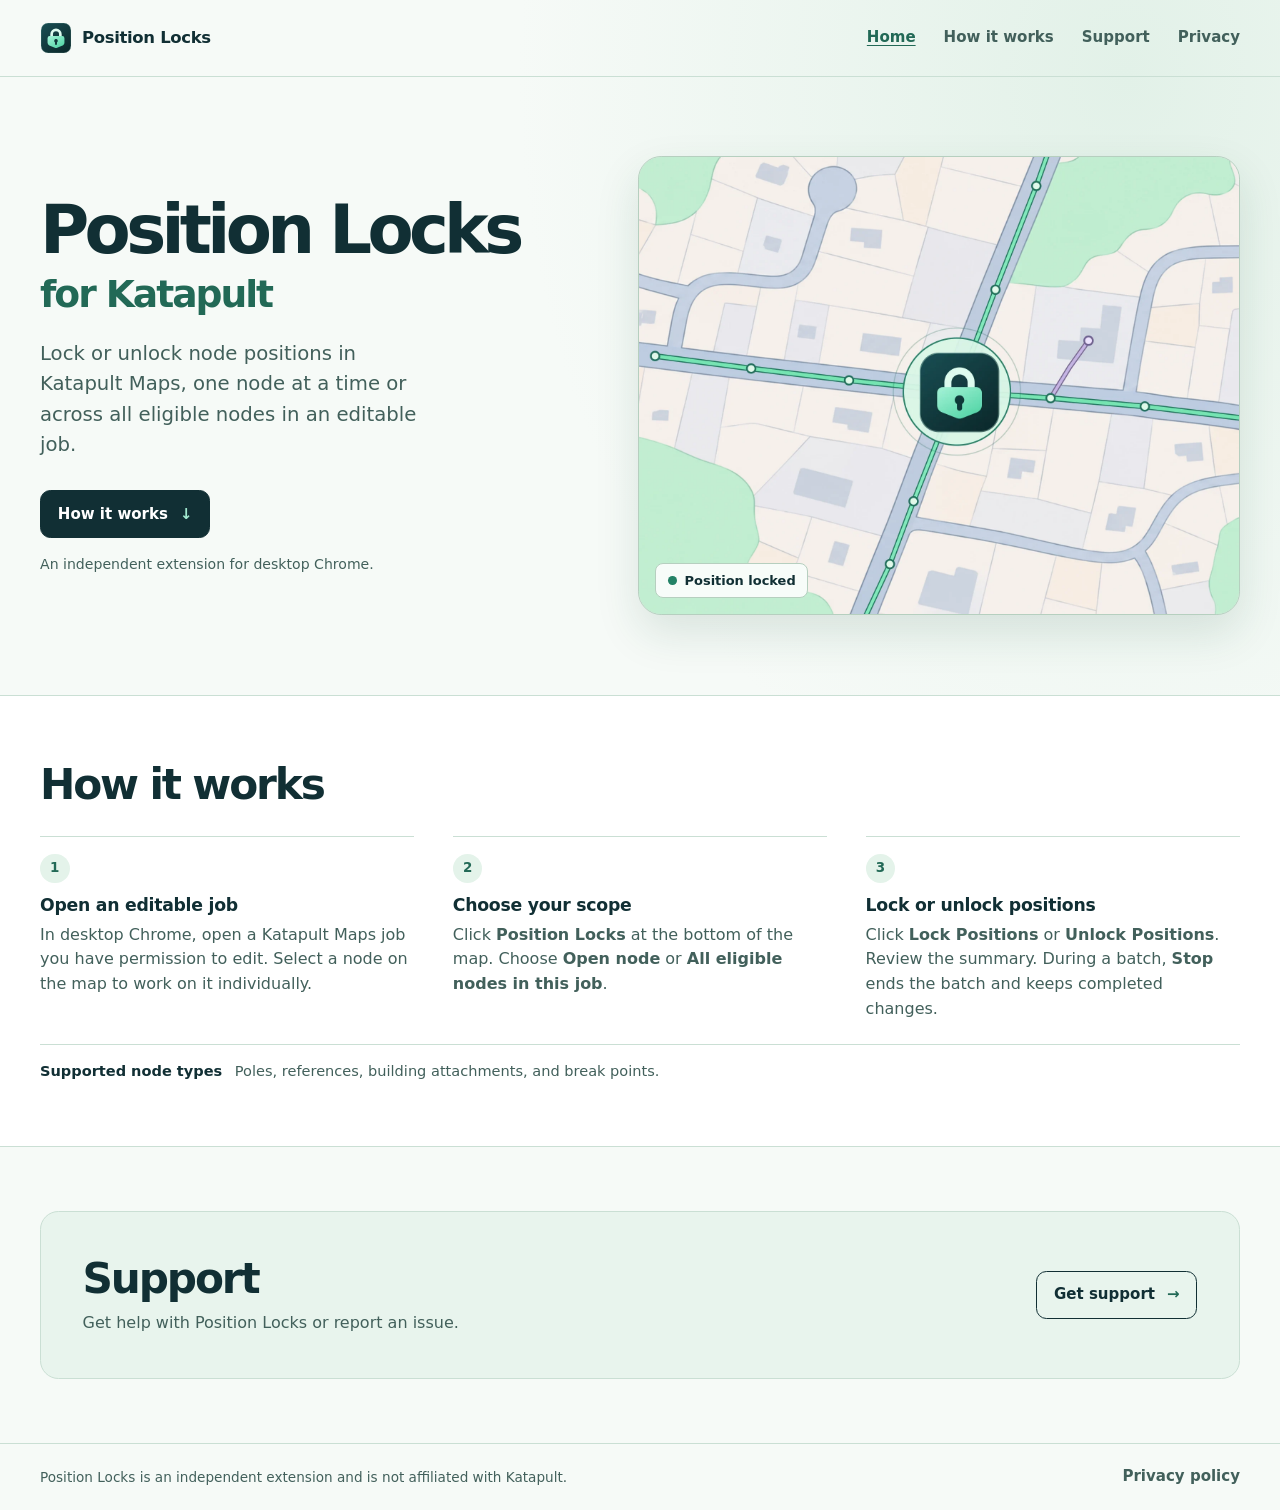
==== home.html @ fd4f3cb7 "Host the Position Locks homepage at the project root" ====
<!doctype html>
<html lang="en">
<head>
  <meta charset="utf-8">
  <meta name="viewport" content="width=device-width, initial-scale=1">
  <meta name="description" content="Lock or unlock node positions in Katapult Maps, individually or in batches, with the independent Position Locks Chrome extension.">
  <meta name="theme-color" content="#edf6f1">
  <meta property="og:url" content="https://azx-215.github.io/position-locks-offical/home">
  <meta property="og:title" content="Position Locks for Katapult">
  <meta property="og:description" content="Lock or unlock node positions in Katapult Maps, individually or in batches.">
  <meta property="og:image" content="https://azx-215.github.io/position-locks-offical/assets/position-locks-map.webp">
  <title>Home | Position Locks for Katapult</title>
  <link rel="canonical" href="https://azx-215.github.io/position-locks-offical/home">
  <link rel="icon" href="./assets/position-locks-mark.svg" type="image/svg+xml">
  <link rel="stylesheet" href="./assets/home.css">
</head>
<body>
  <a class="skip-link" href="#main">Skip to content</a>
  <header class="site-header">
    <div class="shell header-layout">
      <a class="brand" href="./home">
        <img src="./assets/position-locks-mark.svg" width="40" height="40" alt="">
        <span>Position Locks</span>
      </a>
      <nav class="site-nav" aria-label="Main navigation">
        <a href="./home" aria-current="page">Home</a>
        <a href="#how-it-works">How it works</a>
        <a href="https://azx-215.github.io/position-locks-support/support">Support</a>
        <a href="https://azx-215.github.io/position-locks-support/privacy">Privacy</a>
      </nav>
    </div>
  </header>

  <main id="main">
    <section class="shell hero" aria-labelledby="page-title">
      <div class="hero-content">
        <h1 id="page-title">Position Locks <span>for Katapult</span></h1>
        <p class="intro">Lock or unlock node positions in Katapult Maps, one node at a time or across all eligible nodes in an editable job.</p>
        <a class="button" href="#how-it-works">How it works <span aria-hidden="true">↓</span></a>
        <p class="hero-note">An independent extension for desktop Chrome.</p>
      </div>

      <figure class="map">
        <img src="./assets/position-locks-map.webp" width="1680" height="1280" fetchpriority="high"
          alt="Illustrated street map with a lock marking a node at the intersection of two utility routes.">
        <figcaption class="map-label"><i aria-hidden="true"></i> Position locked</figcaption>
      </figure>
    </section>

    <section class="workflow" id="how-it-works" aria-labelledby="workflow-title">
      <div class="shell">
        <h2 id="workflow-title">How it works</h2>
        <ol class="steps">
          <li>
            <span class="step-number" aria-hidden="true">1</span>
            <h3>Open an editable job</h3>
            <p>In desktop Chrome, open a Katapult Maps job you have permission to edit. Select a node on the map to work on it individually.</p>
          </li>
          <li>
            <span class="step-number" aria-hidden="true">2</span>
            <h3>Choose your scope</h3>
            <p>Click <strong>Position Locks</strong> at the bottom of the map. Choose <strong>Open node</strong> or <strong>All eligible nodes in this job</strong>.</p>
          </li>
          <li>
            <span class="step-number" aria-hidden="true">3</span>
            <h3>Lock or unlock positions</h3>
            <p>Click <strong>Lock Positions</strong> or <strong>Unlock Positions</strong>. Review the summary. During a batch, <strong>Stop</strong> ends the batch and keeps completed changes.</p>
          </li>
        </ol>
        <p class="scope"><strong>Supported node types</strong> Poles, references, building attachments, and break points.</p>
      </div>
    </section>

    <section class="shell support-section" id="support" aria-labelledby="support-title">
      <div class="support-panel">
        <div>
          <h2 id="support-title">Support</h2>
          <p>Get help with Position Locks or report an issue.</p>
        </div>
        <a class="button button-outline" href="https://azx-215.github.io/position-locks-support/support">Get support <span aria-hidden="true">→</span></a>
      </div>
    </section>
  </main>

  <footer class="site-footer">
    <div class="shell footer-layout">
      <small>Position Locks is an independent extension and is not affiliated with Katapult.</small>
      <a href="https://azx-215.github.io/position-locks-support/privacy">Privacy policy</a>
    </div>
  </footer>
</body>
</html>
---- assets/home.css ----
:root {
  color-scheme: light;
  --ink: #112f34;
  --muted: #42605b;
  --accent: #226956;
  --line: #cadfd4;
  --paper: #f6faf7;
  --white: #fff;
  font-family: system-ui, -apple-system, BlinkMacSystemFont, "Segoe UI", sans-serif;
  font-synthesis: none;
  line-height: 1.55;
  color: var(--ink);
  background: var(--paper);
}

*, *::before, *::after { box-sizing: border-box; }
body {
  margin: 0;
  background: radial-gradient(ellipse at 88% 5%, #e2f1e8, transparent 38rem);
}
a { color: inherit; }
a:focus-visible {
  outline: 3px solid #30725d;
  outline-offset: 4px;
}
img { display: block; max-width: 100%; }
h1, h2, h3, p, figure { margin: 0; }
.shell { width: min(100% - 5rem, 75rem); margin-inline: auto; }
.skip-link {
  position: absolute;
  z-index: 2;
  top: .75rem;
  left: 1rem;
  transform: translateY(-180%);
  padding: .6rem 1rem;
  border-radius: .5rem;
  background: var(--white);
  color: var(--accent);
}
.skip-link:focus { transform: translateY(0); }

.site-header { border-bottom: 1px solid var(--line); }
.header-layout, .footer-layout {
  display: flex;
  justify-content: space-between;
  align-items: center;
  gap: 1rem;
}
.header-layout { min-height: 4.75rem; }
.brand {
  display: inline-flex;
  align-items: center;
  gap: .375rem;
  margin-left: -.25rem;
  font-size: 1.03rem;
  font-weight: 780;
  letter-spacing: -.02em;
  white-space: nowrap;
  text-decoration: none;
}
.site-nav { display: flex; flex-wrap: wrap; gap: .4rem 1.75rem; }
.site-nav a, .site-footer a {
  color: var(--muted);
  font-size: .94rem;
  font-weight: 650;
  text-decoration: none;
}
.site-nav a[aria-current="page"], .site-nav a:hover, .site-footer a:hover {
  color: var(--accent);
  text-decoration: underline;
  text-underline-offset: .23em;
}

.hero {
  display: grid;
  grid-template-columns: minmax(0, .95fr) minmax(0, 1.05fr);
  gap: clamp(1.75rem, 4.2vw, 4.125rem);
  align-items: center;
  padding-block: clamp(3rem, 6.2vw, 6rem);
}
.hero h1 {
  font-size: clamp(2.7rem, 5.25vw, 4.65rem);
  font-weight: 800;
  line-height: 1.04;
  letter-spacing: -.069em;
}
.hero h1 span {
  display: block;
  margin-top: .26em;
  color: var(--accent);
  font-size: .56em;
  font-weight: 660;
  letter-spacing: -.054em;
}
.intro {
  max-width: 32ch;
  margin-block: 1.5rem 1.85rem;
  color: var(--muted);
  font-size: clamp(1.03rem, 1.57vw, 1.23rem);
}
.button {
  display: inline-flex;
  align-items: center;
  justify-content: center;
  gap: .75rem;
  min-height: 3rem;
  padding: .65rem 1.05rem;
  border: 1px solid var(--ink);
  border-radius: .65rem;
  background: var(--ink);
  color: var(--white);
  font-size: .94rem;
  font-weight: 720;
  text-decoration: none;
  white-space: nowrap;
}
.button:hover { background: #1f554e; border-color: #1f554e; }
.button span { color: #a2ead0; line-height: 1; }
.hero-note {
  margin-top: 1rem;
  color: var(--muted);
  font-size: .88rem;
}

.map {
  position: relative;
  isolation: isolate;
  overflow: hidden;
  border: 1px solid #b6cfbf;
  border-radius: 1.45rem;
  box-shadow: 0 1.15rem 2.7rem #1b4d3920;
  background: #dbece2;
}
.map img { width: 100%; height: auto; }
.map-label {
  position: absolute;
  bottom: 1rem;
  left: 1rem;
  display: flex;
  align-items: center;
  gap: .5rem;
  padding: .42rem .72rem;
  border: 1px solid #b6cfbf;
  border-radius: .5rem;
  background: #f7fcf9;
  font-size: .81rem;
  font-weight: 680;
}
.map-label i { width: .55rem; height: .55rem; border-radius: 50%; background: #238266; }

.workflow {
  background: var(--white);
  border-block: 1px solid var(--line);
  padding-block: clamp(2.45rem, 5vw, 4.75rem);
}
h2 {
  font-size: clamp(1.8rem, 3.3vw, 2.65rem);
  line-height: 1.18;
  letter-spacing: -.051em;
}
.steps {
  display: grid;
  grid-template-columns: repeat(3, minmax(0, 1fr));
  gap: clamp(1.3rem, 3vw, 2.5rem);
  list-style: none;
  margin: 1.65rem 0 1.4rem;
  padding: 0;
}
.steps li {
  border-top: 1px solid var(--line);
  padding-top: 1.05rem;
}
.step-number {
  display: inline-grid;
  place-items: center;
  width: 1.85rem;
  height: 1.85rem;
  margin-bottom: .65rem;
  border-radius: 50%;
  background: #e4f3ea;
  color: var(--accent);
  font-size: .84rem;
  font-weight: 780;
}
h3 { margin-bottom: .4rem; font-size: 1.08rem; letter-spacing: -.015em; line-height: 1.3; }
.steps p, .support-panel p { color: var(--muted); }
.scope {
  padding-top: .9rem;
  border-top: 1px solid var(--line);
  color: var(--muted);
  font-size: .91rem;
}
.scope strong { display: inline-block; margin-right: .5rem; color: var(--ink); }

.support-section { padding-block: clamp(2.4rem, 5vw, 4.25rem); }
.support-page {
  max-width: 62rem;
  padding-block: clamp(2.85rem, 6vw, 5.5rem);
}
.support-page-intro h1 {
  font-size: clamp(2.8rem, 6vw, 4.35rem);
  font-weight: 800;
  line-height: 1.1;
  letter-spacing: -.065em;
}
.support-page-intro .intro {
  max-width: none;
  margin-block: .7rem 1.8rem;
}
.report-details {
  margin: .65rem 0 .9rem;
  padding-left: 1.3rem;
  color: var(--muted);
}
.support-panel {
  display: flex;
  justify-content: space-between;
  align-items: center;
  gap: 1.4rem 2.4rem;
  padding: clamp(1.3rem, 3.3vw, 2.6rem);
  background: #e8f4ed;
  border: 1px solid var(--line);
  border-radius: 1.15rem;
}
.support-panel h2 { margin-bottom: .5rem; }
.support-panel p { max-width: 60ch; }
.button-outline { background: transparent; color: var(--ink); }
.button-outline span { color: var(--accent); }
.button-outline:hover { background: var(--ink); color: var(--white); }
.button-outline:hover span { color: #a2ead0; }
.site-footer { border-top: 1px solid var(--line); padding-block: 1.35rem; }
.site-footer small { color: var(--muted); font-size: .85rem; }
.site-footer a { white-space: nowrap; }

@media (max-width: 56rem) {
  .shell { width: min(100% - 3rem, 75rem); }
  .hero { column-gap: 1.5rem; }
}

@media (max-width: 46rem) {
  .hero { grid-template-columns: 1fr; padding-block: 2.5rem 2.75rem; row-gap: 1.75rem; }
  .hero h1 { font-size: clamp(2.95rem, 8.2vw, 4rem); }
  .intro { margin-block: 1.1rem 1.35rem; }
  .map { max-width: 38rem; }
  .map img { aspect-ratio: 1.52; object-fit: cover; }
  .steps { grid-template-columns: 1fr; gap: 1rem; }
  .support-panel { align-items: flex-start; flex-direction: column; }
}

@media (max-width: 28rem) {
  .shell { width: calc(100% - 2rem); }
  .header-layout { flex-wrap: wrap; gap: .1rem .8rem; padding-block: .55rem .75rem; }
  .site-nav { gap: .3rem 1.25rem; }
  .site-nav a { font-size: .9rem; }
  .footer-layout { align-items: flex-start; flex-direction: column; gap: .5rem; }
}
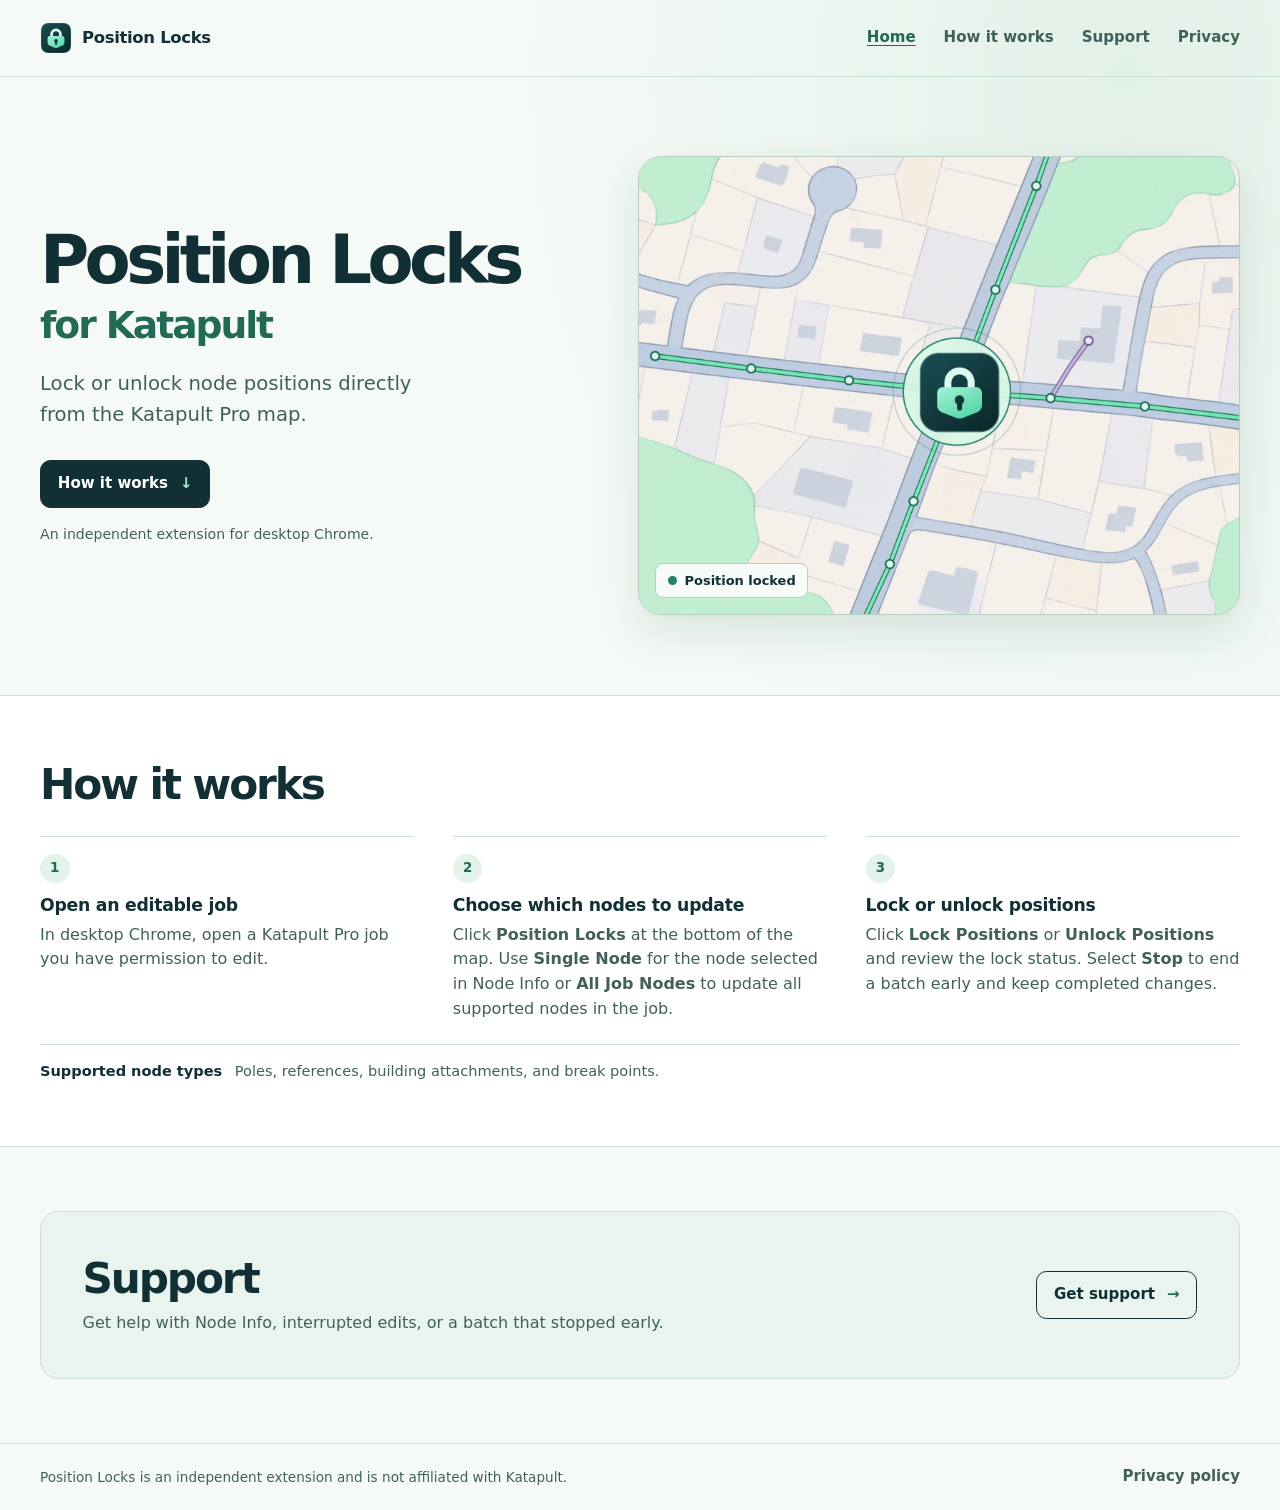
==== commit d4c70129: "Update the homepage for Single Node and All Job Nodes" ====
--- a/home.html
+++ b/home.html
@@ -3,11 +3,11 @@
 <head>
   <meta charset="utf-8">
   <meta name="viewport" content="width=device-width, initial-scale=1">
-  <meta name="description" content="Lock or unlock node positions in Katapult Maps, individually or in batches, with the independent Position Locks Chrome extension.">
+  <meta name="description" content="Lock or unlock node positions from the Katapult Pro map with the independent Position Locks Chrome extension.">
   <meta name="theme-color" content="#edf6f1">
   <meta property="og:url" content="https://azx-215.github.io/position-locks-offical/home">
   <meta property="og:title" content="Position Locks for Katapult">
-  <meta property="og:description" content="Lock or unlock node positions in Katapult Maps, individually or in batches.">
+  <meta property="og:description" content="Lock or unlock a single node or all supported nodes in a Katapult Pro job.">
   <meta property="og:image" content="https://azx-215.github.io/position-locks-offical/assets/position-locks-map.webp">
   <title>Home | Position Locks for Katapult</title>
   <link rel="canonical" href="https://azx-215.github.io/position-locks-offical/home">
@@ -35,7 +35,7 @@
     <section class="shell hero" aria-labelledby="page-title">
       <div class="hero-content">
         <h1 id="page-title">Position Locks <span>for Katapult</span></h1>
-        <p class="intro">Lock or unlock node positions in Katapult Maps, one node at a time or across all eligible nodes in an editable job.</p>
+        <p class="intro">Lock or unlock node positions directly from the Katapult Pro map.</p>
         <a class="button" href="#how-it-works">How it works <span aria-hidden="true">↓</span></a>
         <p class="hero-note">An independent extension for desktop Chrome.</p>
       </div>
@@ -54,17 +54,17 @@
           <li>
             <span class="step-number" aria-hidden="true">1</span>
             <h3>Open an editable job</h3>
-            <p>In desktop Chrome, open a Katapult Maps job you have permission to edit. Select a node on the map to work on it individually.</p>
+            <p>In desktop Chrome, open a Katapult Pro job you have permission to edit.</p>
           </li>
           <li>
             <span class="step-number" aria-hidden="true">2</span>
-            <h3>Choose your scope</h3>
-            <p>Click <strong>Position Locks</strong> at the bottom of the map. Choose <strong>Open node</strong> or <strong>All eligible nodes in this job</strong>.</p>
+            <h3>Choose which nodes to update</h3>
+            <p>Click <strong>Position Locks</strong> at the bottom of the map. Use <strong>Single Node</strong> for the node selected in Node Info or <strong>All Job Nodes</strong> to update all supported nodes in the job.</p>
           </li>
           <li>
             <span class="step-number" aria-hidden="true">3</span>
             <h3>Lock or unlock positions</h3>
-            <p>Click <strong>Lock Positions</strong> or <strong>Unlock Positions</strong>. Review the summary. During a batch, <strong>Stop</strong> ends the batch and keeps completed changes.</p>
+            <p>Click <strong>Lock Positions</strong> or <strong>Unlock Positions</strong> and review the lock status. Select <strong>Stop</strong> to end a batch early and keep completed changes.</p>
           </li>
         </ol>
         <p class="scope"><strong>Supported node types</strong> Poles, references, building attachments, and break points.</p>
@@ -75,7 +75,7 @@
       <div class="support-panel">
         <div>
           <h2 id="support-title">Support</h2>
-          <p>Get help with Position Locks or report an issue.</p>
+          <p>Get help with Node Info, interrupted edits, or a batch that stopped early.</p>
         </div>
         <a class="button button-outline" href="https://azx-215.github.io/position-locks-support/support">Get support <span aria-hidden="true">→</span></a>
       </div>
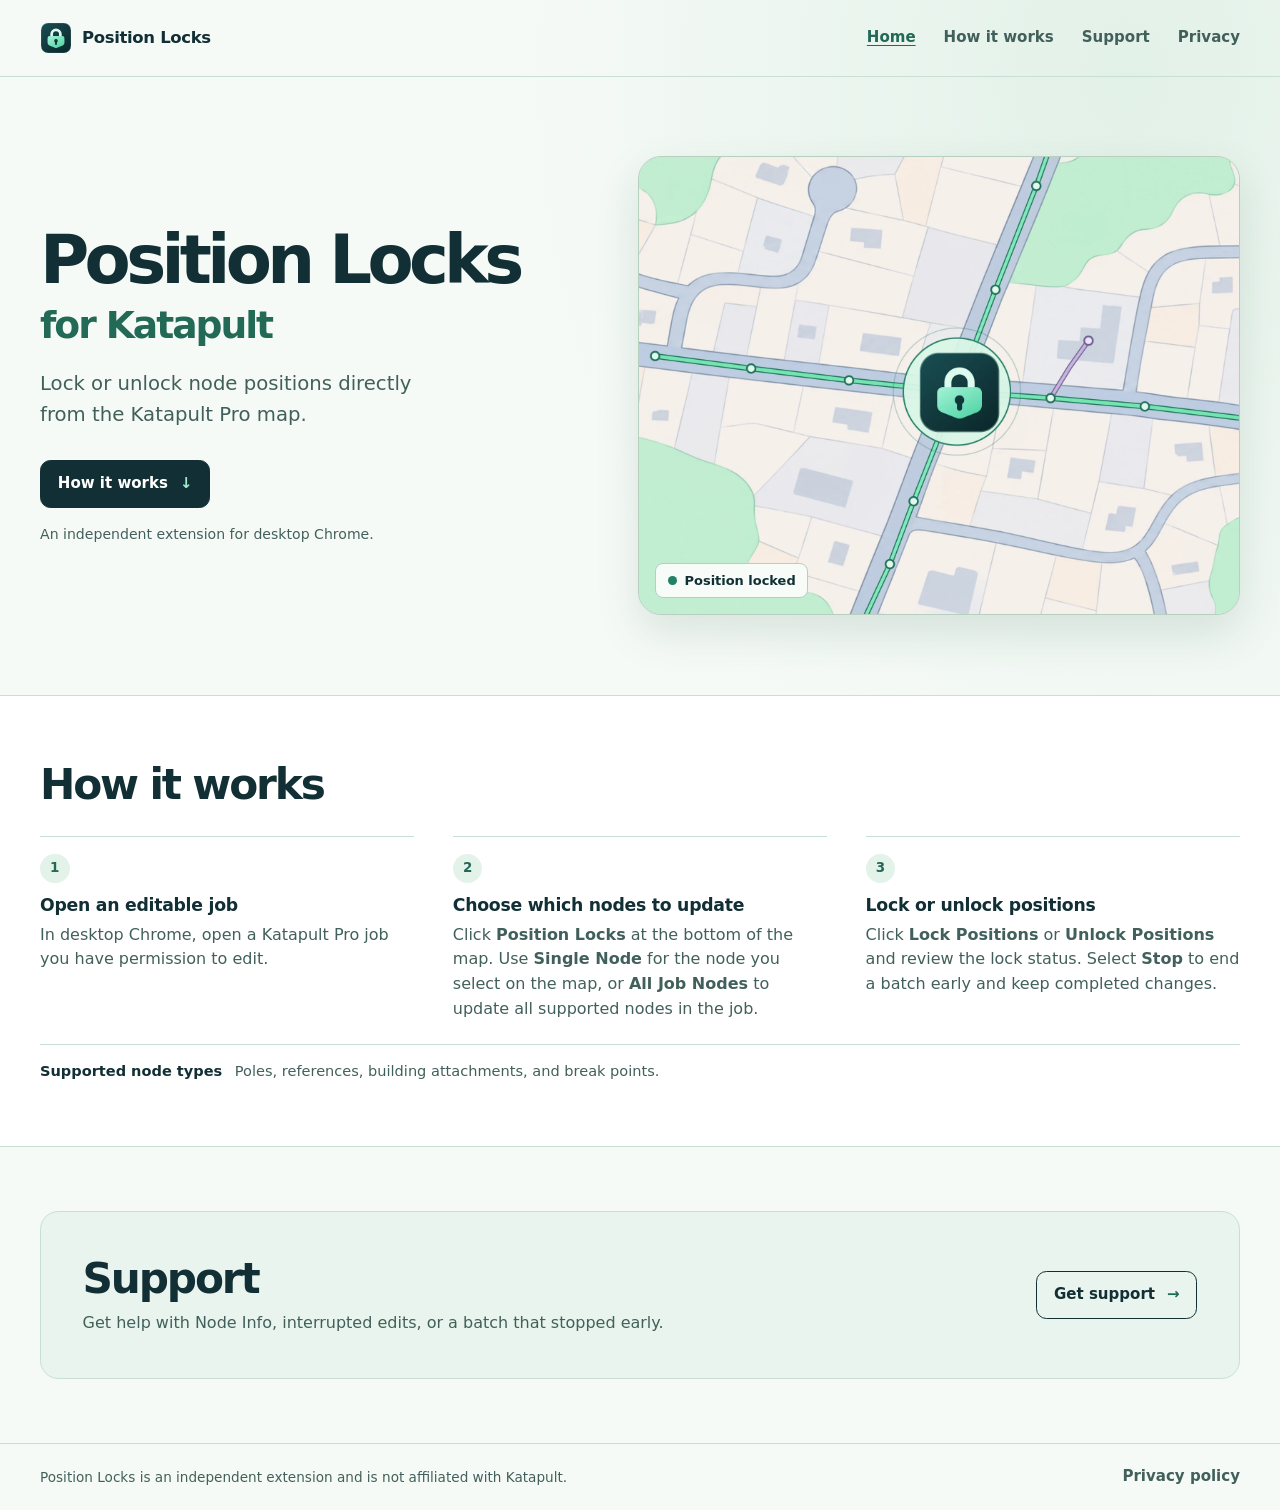
==== commit b28639be: "Clarify where to select a node for Single Node mode" ====
--- a/home.html
+++ b/home.html
@@ -59,7 +59,7 @@
           <li>
             <span class="step-number" aria-hidden="true">2</span>
             <h3>Choose which nodes to update</h3>
-            <p>Click <strong>Position Locks</strong> at the bottom of the map. Use <strong>Single Node</strong> for the node selected in Node Info or <strong>All Job Nodes</strong> to update all supported nodes in the job.</p>
+            <p>Click <strong>Position Locks</strong> at the bottom of the map. Use <strong>Single Node</strong> for the node you select on the map, or <strong>All Job Nodes</strong> to update all supported nodes in the job.</p>
           </li>
           <li>
             <span class="step-number" aria-hidden="true">3</span>
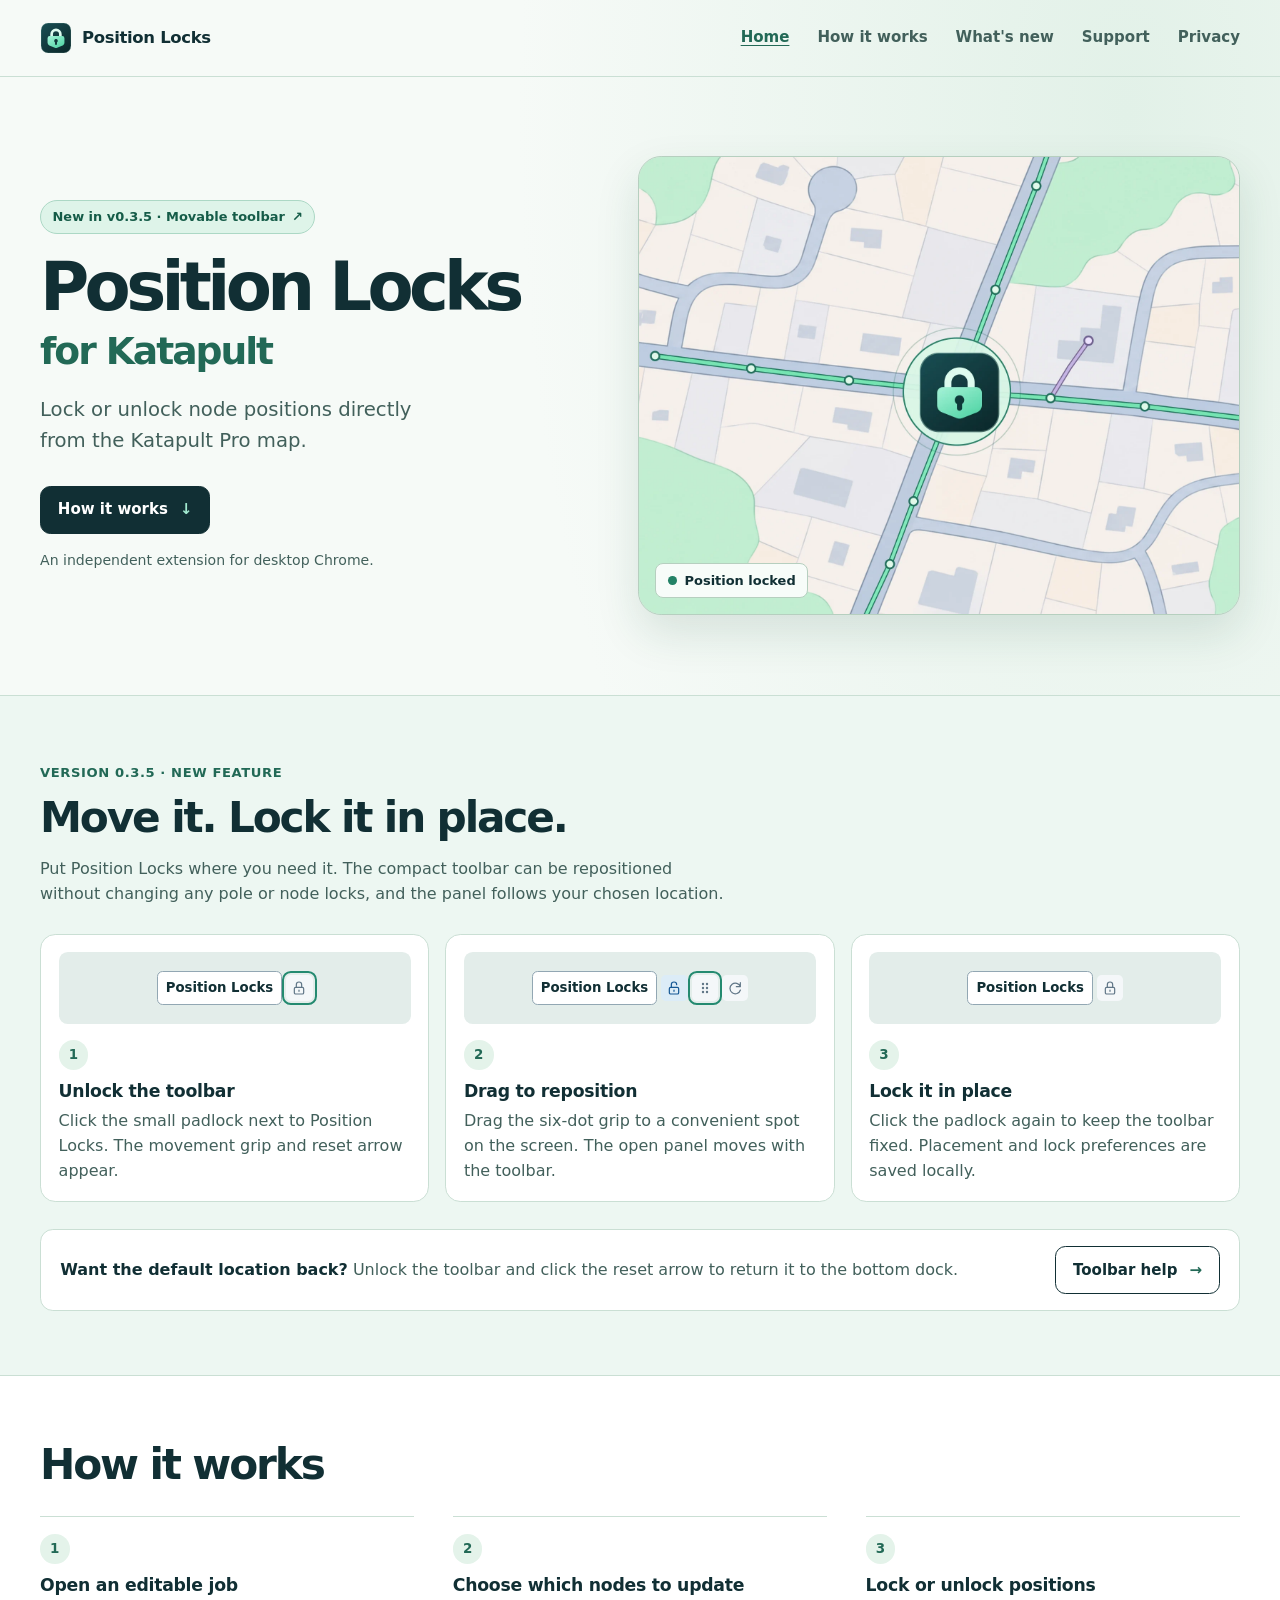
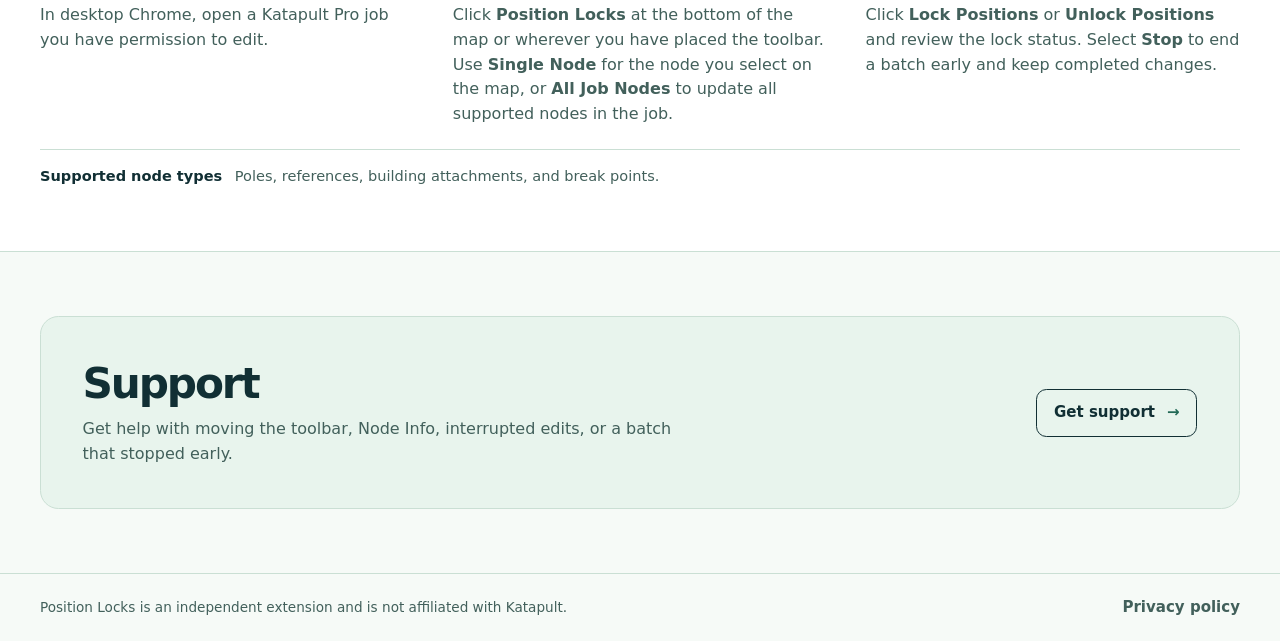
==== commit 32814e3b: "Announce v0.3.5 movable toolbar on homepage" ====
--- a/home.html
+++ b/home.html
@@ -3,11 +3,11 @@
 <head>
   <meta charset="utf-8">
   <meta name="viewport" content="width=device-width, initial-scale=1">
-  <meta name="description" content="Lock or unlock node positions from the Katapult Pro map with the independent Position Locks Chrome extension.">
+  <meta name="description" content="Lock or unlock node positions from the Katapult Pro map. New in Position Locks 0.3.5: move the toolbar and lock it in place.">
   <meta name="theme-color" content="#edf6f1">
   <meta property="og:url" content="https://azx-215.github.io/position-locks-offical/home">
   <meta property="og:title" content="Position Locks for Katapult">
-  <meta property="og:description" content="Lock or unlock a single node or all supported nodes in a Katapult Pro job.">
+  <meta property="og:description" content="Lock or unlock nodes in Katapult Pro and customize your toolbar position with the new v0.3.5 update.">
   <meta property="og:image" content="https://azx-215.github.io/position-locks-offical/assets/position-locks-map.webp">
   <title>Home | Position Locks for Katapult</title>
   <link rel="canonical" href="https://azx-215.github.io/position-locks-offical/home">
@@ -25,6 +25,7 @@
       <nav class="site-nav" aria-label="Main navigation">
         <a href="./home" aria-current="page">Home</a>
         <a href="#how-it-works">How it works</a>
+        <a href="#toolbar-position">What's new</a>
         <a href="https://azx-215.github.io/position-locks-support/support">Support</a>
         <a href="https://azx-215.github.io/position-locks-support/privacy">Privacy</a>
       </nav>
@@ -34,6 +35,7 @@
   <main id="main">
     <section class="shell hero" aria-labelledby="page-title">
       <div class="hero-content">
+        <a class="release-badge" href="#toolbar-position">New in v0.3.5 · Movable toolbar <span aria-hidden="true">↗</span></a>
         <h1 id="page-title">Position Locks <span>for Katapult</span></h1>
         <p class="intro">Lock or unlock node positions directly from the Katapult Pro map.</p>
         <a class="button" href="#how-it-works">How it works <span aria-hidden="true">↓</span></a>
@@ -45,6 +47,46 @@
           alt="Illustrated street map with a lock marking a node at the intersection of two utility routes.">
         <figcaption class="map-label"><i aria-hidden="true"></i> Position locked</figcaption>
       </figure>
+    </section>
+
+    <section class="toolbar-feature" id="toolbar-position" aria-labelledby="toolbar-title">
+      <div class="shell">
+        <span class="feature-kicker">Version 0.3.5 · New feature</span>
+        <h2 id="toolbar-title">Move it. Lock it in place.</h2>
+        <p class="feature-intro">Put Position Locks where you need it. The compact toolbar can be repositioned without changing any pole or node locks, and the panel follows your chosen location.</p>
+        <ol class="toolbar-steps">
+          <li>
+            <div class="toolbar-example" aria-hidden="true">
+              <span class="sample-name">Position Locks</span>
+              <span class="sample-icon sample-highlight"><svg viewBox="0 0 24 24"><rect x="5" y="11" width="14" height="10" rx="2"/><path d="M8 11V7a4 4 0 0 1 8 0v4M12 15v2"/></svg></span>
+            </div>
+            <span class="step-number" aria-hidden="true">1</span><h3>Unlock the toolbar</h3>
+            <p>Click the small padlock next to Position Locks. The movement grip and reset arrow appear.</p>
+          </li>
+          <li>
+            <div class="toolbar-example" aria-hidden="true">
+              <span class="sample-name">Position Locks</span>
+              <span class="sample-icon sample-unlocked"><svg viewBox="0 0 24 24"><rect x="5" y="11" width="14" height="10" rx="2"/><path d="M8 11V7a4 4 0 0 1 8 0M12 15v2"/></svg></span>
+              <span class="sample-icon sample-highlight"><svg viewBox="0 0 24 24" class="sample-dots"><circle cx="9" cy="6" r="1.8"/><circle cx="15" cy="6" r="1.8"/><circle cx="9" cy="12" r="1.8"/><circle cx="15" cy="12" r="1.8"/><circle cx="9" cy="18" r="1.8"/><circle cx="15" cy="18" r="1.8"/></svg></span>
+              <span class="sample-icon"><svg viewBox="0 0 24 24"><path d="M20 4v6h-6M20 10a8 8 0 1 0 .1 5"/></svg></span>
+            </div>
+            <span class="step-number" aria-hidden="true">2</span><h3>Drag to reposition</h3>
+            <p>Drag the six-dot grip to a convenient spot on the screen. The open panel moves with the toolbar.</p>
+          </li>
+          <li>
+            <div class="toolbar-example" aria-hidden="true">
+              <span class="sample-name">Position Locks</span>
+              <span class="sample-icon"><svg viewBox="0 0 24 24"><rect x="5" y="11" width="14" height="10" rx="2"/><path d="M8 11V7a4 4 0 0 1 8 0v4M12 15v2"/></svg></span>
+            </div>
+            <span class="step-number" aria-hidden="true">3</span><h3>Lock it in place</h3>
+            <p>Click the padlock again to keep the toolbar fixed. Placement and lock preferences are saved locally.</p>
+          </li>
+        </ol>
+        <div class="toolbar-note">
+          <p><strong>Want the default location back?</strong> Unlock the toolbar and click the reset arrow to return it to the bottom dock.</p>
+          <a class="button button-outline" href="https://azx-215.github.io/position-locks-support/support#toolbar-help">Toolbar help <span aria-hidden="true">→</span></a>
+        </div>
+      </div>
     </section>
 
     <section class="workflow" id="how-it-works" aria-labelledby="workflow-title">
@@ -59,7 +101,7 @@
           <li>
             <span class="step-number" aria-hidden="true">2</span>
             <h3>Choose which nodes to update</h3>
-            <p>Click <strong>Position Locks</strong> at the bottom of the map. Use <strong>Single Node</strong> for the node you select on the map, or <strong>All Job Nodes</strong> to update all supported nodes in the job.</p>
+            <p>Click <strong>Position Locks</strong> at the bottom of the map or wherever you have placed the toolbar. Use <strong>Single Node</strong> for the node you select on the map, or <strong>All Job Nodes</strong> to update all supported nodes in the job.</p>
           </li>
           <li>
             <span class="step-number" aria-hidden="true">3</span>
@@ -75,7 +117,7 @@
       <div class="support-panel">
         <div>
           <h2 id="support-title">Support</h2>
-          <p>Get help with Node Info, interrupted edits, or a batch that stopped early.</p>
+          <p>Get help with moving the toolbar, Node Info, interrupted edits, or a batch that stopped early.</p>
         </div>
         <a class="button button-outline" href="https://azx-215.github.io/position-locks-support/support">Get support <span aria-hidden="true">→</span></a>
       </div>
--- a/assets/home.css
+++ b/assets/home.css
@@ -122,6 +122,31 @@
   font-size: .88rem;
 }
 
+.release-badge {
+  display: inline-flex; align-items: center; gap: .45rem;
+  margin-bottom: 1.15rem; padding: .38rem .72rem;
+  border: 1px solid #acd8c5; border-radius: 99rem;
+  background: #def4e9; color: #155c48;
+  font-size: .81rem; font-weight: 760; text-decoration: none;
+}
+.release-badge:hover { background: #c8eedc; }
+.toolbar-feature { padding-block: clamp(2.45rem, 5vw, 4.5rem); background: #edf7f2; border-top: 1px solid var(--line); }
+.feature-kicker { display: inline-block; color: var(--accent); font-size: .82rem; font-weight: 780; margin-bottom: .6rem; letter-spacing: .045em; text-transform: uppercase; }
+.feature-intro { max-width: 68ch; color: var(--muted); margin-top: .9rem; }
+.toolbar-steps { list-style: none; padding: 0; margin: 1.7rem 0; display: grid; grid-template-columns: repeat(3, minmax(0, 1fr)); gap: 1rem; }
+.toolbar-steps li { display: flex; flex-direction: column; align-items: flex-start; padding: 1.1rem; border: 1px solid var(--line); border-radius: .95rem; background: var(--white); }
+.toolbar-steps p { color: var(--muted); }
+.toolbar-example { width: 100%; min-height: 4.5rem; display: flex; flex-wrap: wrap; justify-content: center; align-items: center; gap: .25rem; padding: .75rem .35rem; margin-bottom: 1rem; border-radius: .55rem; background: #e3edea; }
+.sample-name { border: 1px solid #92a7b3; border-radius: .35rem; background: #fff; padding: .35rem .5rem; font-size: .83rem; font-weight: 650; white-space: nowrap; }
+.sample-icon { display: inline-grid; place-items: center; width: 1.65rem; height: 1.65rem; border-radius: .3rem; background: #f4f7f9; color: #607687; }
+.sample-icon svg { width: 1rem; height: 1rem; stroke: currentColor; stroke-width: 1.8; fill: none; stroke-linecap: round; stroke-linejoin: round; }
+.sample-icon .sample-dots { fill: currentColor; stroke: none; }
+.sample-unlocked { background: #dcecf7; color: #165895; }
+.sample-highlight { outline: 2px solid #248a70; outline-offset: 2px; }
+.toolbar-note { display: flex; justify-content: space-between; align-items: center; gap: 1rem; padding: 1rem 1.2rem; border-radius: .8rem; border: 1px solid var(--line); background: #fff; color: var(--muted); }
+.toolbar-note strong { color: var(--ink); }
+@media (max-width: 56rem) { .toolbar-steps { grid-template-columns: 1fr; } .toolbar-note { align-items: flex-start; flex-direction: column; } }
+
 .map {
   position: relative;
   isolation: isolate;
